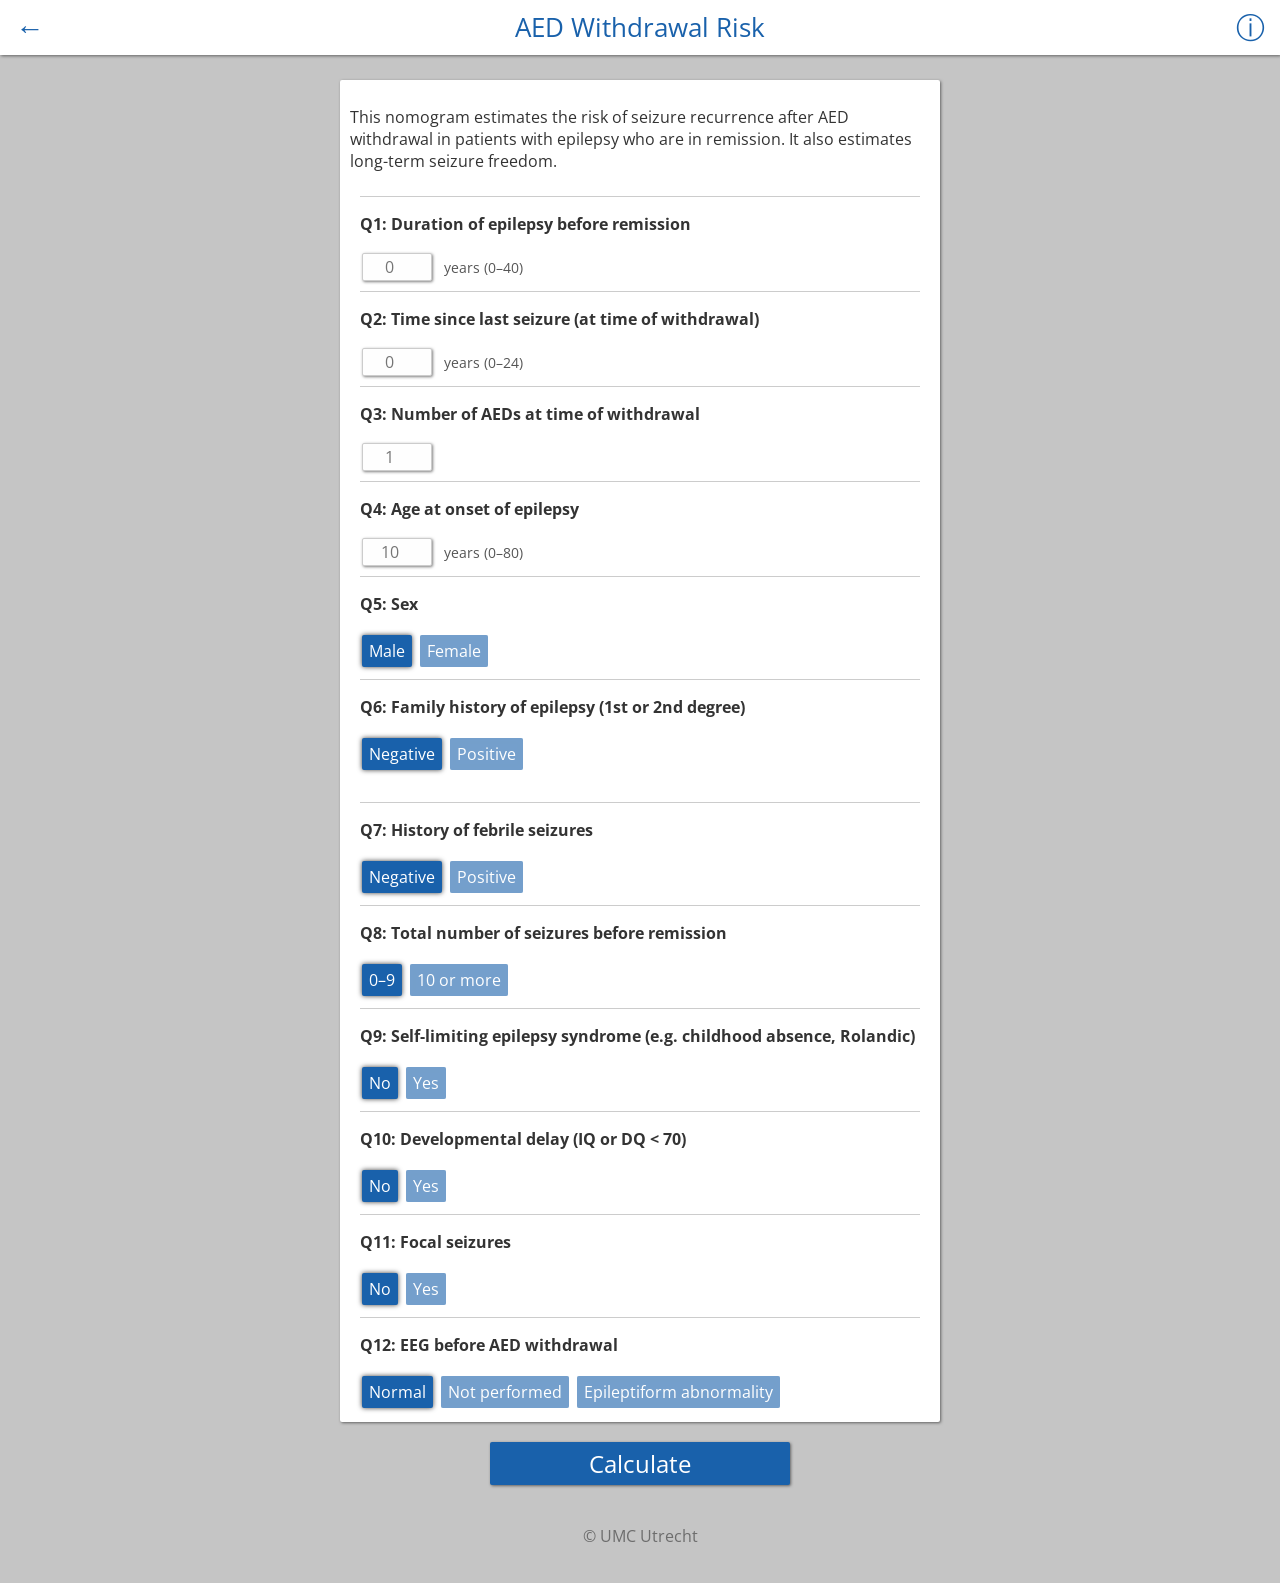
==== docs/aed-withdrawal.html @ 81c6e288 "Add static GitHub Pages site with 8 epilepsy prediction calculators Ports all 8 calculators from the" ====
<!doctype html>
<html lang="en">
<head>
  <meta charset="utf-8">
  <meta name="viewport" content="width=device-width, initial-scale=1">
  <title>AED Withdrawal Risk — Epilepsy Prediction Tools</title>
  <link rel="stylesheet" href="css/style.css">
</head>
<body>
  <div id="mainwrapper">

    <div id="header" class="shadow">
      <table><tr>
        <td class="fst"><a href="index.html"><div id="backbutton" class="clickable noselect">&larr;</div></a></td>
        <td><h1 class="noselect nocursor">AED Withdrawal Risk</h1></td>
        <td class="lst"><div id="infobutton" class="clickable noselect">&#9432;</div></td>
      </tr></table>
    </div>

    <div id="content">
      <div class="contentblock shadow">
        <p>This nomogram estimates the risk of seizure recurrence after AED withdrawal in patients with epilepsy who are in remission. It also estimates long-term seizure freedom.</p>

        <form id="mainform">
          <div class="half1"><div>

            <hr>
            <p><strong>Q1: Duration of epilepsy before remission</strong></p>
            <input type="number" name="duration" id="duration" placeholder="0" min="0" max="40" class="shadow">
            <span class="unit">years (0–40)</span>

            <hr>
            <p><strong>Q2: Time since last seizure (at time of withdrawal)</strong></p>
            <input type="number" name="ttr" id="ttr" placeholder="0" min="0" max="24" class="shadow">
            <span class="unit">years (0–24)</span>

            <hr>
            <p><strong>Q3: Number of AEDs at time of withdrawal</strong></p>
            <input type="number" name="naed" id="naed" placeholder="1" min="0" max="9" class="shadow">

            <hr>
            <p><strong>Q4: Age at onset of epilepsy</strong></p>
            <input type="number" name="ageonset" id="ageonset" placeholder="10" min="0" max="80" class="shadow">
            <span class="unit">years (0–80)</span>

            <hr>
            <p><strong>Q5: Sex</strong></p>
            <div class="radios">
              <input type="radio" name="sex" value="male" id="sex_m" checked>
              <label class="radio shadow noselect clickable" for="sex_m">Male</label>
              <input type="radio" name="sex" value="female" id="sex_f">
              <label class="radio shadow noselect clickable" for="sex_f">Female</label>
            </div>

            <hr>
            <p><strong>Q6: Family history of epilepsy (1st or 2nd degree)</strong></p>
            <div class="radios">
              <input type="radio" name="famhist" value="negative" id="fh_neg" checked>
              <label class="radio shadow noselect clickable" for="fh_neg">Negative</label>
              <input type="radio" name="famhist" value="positive" id="fh_pos">
              <label class="radio shadow noselect clickable" for="fh_pos">Positive</label>
            </div>

          </div></div>

          <div class="half2"><div>

            <hr>
            <p><strong>Q7: History of febrile seizures</strong></p>
            <div class="radios">
              <input type="radio" name="histfeb" value="negative" id="hf_neg" checked>
              <label class="radio shadow noselect clickable" for="hf_neg">Negative</label>
              <input type="radio" name="histfeb" value="positive" id="hf_pos">
              <label class="radio shadow noselect clickable" for="hf_pos">Positive</label>
            </div>

            <hr>
            <p><strong>Q8: Total number of seizures before remission</strong></p>
            <div class="radios">
              <input type="radio" name="nseizures" value="0-9" id="ns_low" checked>
              <label class="radio shadow noselect clickable" for="ns_low">0–9</label>
              <input type="radio" name="nseizures" value="10 or more" id="ns_high">
              <label class="radio shadow noselect clickable" for="ns_high">10 or more</label>
            </div>

            <hr>
            <p><strong>Q9: Self-limiting epilepsy syndrome (e.g. childhood absence, Rolandic)</strong></p>
            <div class="radios">
              <input type="radio" name="benign" value="no" id="ben_no" checked>
              <label class="radio shadow noselect clickable" for="ben_no">No</label>
              <input type="radio" name="benign" value="yes" id="ben_yes">
              <label class="radio shadow noselect clickable" for="ben_yes">Yes</label>
            </div>

            <hr>
            <p><strong>Q10: Developmental delay (IQ or DQ &lt; 70)</strong></p>
            <div class="radios">
              <input type="radio" name="delay" value="no" id="del_no" checked>
              <label class="radio shadow noselect clickable" for="del_no">No</label>
              <input type="radio" name="delay" value="yes" id="del_yes">
              <label class="radio shadow noselect clickable" for="del_yes">Yes</label>
            </div>

            <hr>
            <p><strong>Q11: Focal seizures</strong></p>
            <div class="radios">
              <input type="radio" name="focal" value="no" id="foc_no" checked>
              <label class="radio shadow noselect clickable" for="foc_no">No</label>
              <input type="radio" name="focal" value="yes" id="foc_yes">
              <label class="radio shadow noselect clickable" for="foc_yes">Yes</label>
            </div>

            <hr>
            <p><strong>Q12: EEG before AED withdrawal</strong></p>
            <div class="radios">
              <input type="radio" name="EEG" value="normal" id="eeg_n" checked>
              <label class="radio shadow noselect clickable" for="eeg_n">Normal</label>
              <input type="radio" name="EEG" value="not performed" id="eeg_np">
              <label class="radio shadow noselect clickable" for="eeg_np">Not performed</label>
              <input type="radio" name="EEG" value="epileptiform abnormality" id="eeg_ea">
              <label class="radio shadow noselect clickable" for="eeg_ea">Epileptiform abnormality</label>
            </div>

          </div></div>
          <div class="cleared"></div>
        </form>
      </div>

      <div id="resultBlock" class="contentblock shadow" style="display:none;"></div>

      <div id="calcButton" class="button shadow blue clickable noselect">
        <h2 class="centertext">Calculate</h2>
      </div>
    </div>

    <!-- Hidden modal content -->
    <div style="display:none;">
      <div id="popUpTitle"><h2 class="popuptitle">About this calculator</h2></div>
      <div id="popupContent">
        <div class="popcontent">
          <p>This lookup table is based on clinical nomograms from an independent participant data meta-analysis which aimed to create tools for individualized prediction of risks. The nomogram estimates the risk of seizure recurrence and long-term seizure outcome for people with epilepsy who are currently seizure-free, in case of withdrawal of anti-epileptic drugs with the purpose of discontinuing treatment. The prediction model is based on &mdash; and validated in &mdash; ten different populations of both children and adults. The tool does not apply to people who became seizure-free through epilepsy surgery.</p>
          <p><strong>Reference:</strong></p>
          <p>Lamberink HJ, Otte WM, Geerts AT, Pavlovic M, Ramos-Lizana J, Marson AG, Overweg J, Sauma L, Specchio LM, Tennison M, Cardoso TMO, Shinnar S, Schmidt D, Geleijns K, Braun KPJ. Individualised prediction model of seizure recurrence and long-term outcomes after withdrawal of antiepileptic drugs in seizure-free patients &ndash; a systematic review and individual participant data meta-analysis. <em>Lancet Neurology</em> 2017; 16(7):523&ndash;531. DOI: <a href="https://doi.org/10.1016/S1474-4422(17)30114-X" target="_blank">10.1016/S1474-4422(17)30114-X</a></p>
          <p><strong>Disclaimer:</strong> For research and educational purposes only. Always use clinical judgment when making treatment decisions.</p>
        </div>
      </div>
    </div>

    <div id="footer" class="noselect nocursor">
      <p>&copy; UMC Utrecht</p>
    </div>
  </div>

  <script src="js/ui.js"></script>
  <script src="js/aed-calc.js"></script>
</body>
</html>
---- docs/css/style.css ----
@import url('https://fonts.googleapis.com/css2?family=Open+Sans:ital,wght@0,300;0,400;0,600;1,400&family=Open+Sans+Condensed:wght@700&display=swap');

/* CSS Custom Properties */
:root {
  --blue: #1961ab;
  --bg: #C5C5C5;
  --white: #ffffff;
  --text: #333333;
  --shadow: rgba(0,0,0,0.5);
}

/* RESET */
* {
  box-sizing: border-box;
  transition: opacity 0.1s;
}

hr {
  border: none;
  height: 1px;
  background-color: #ccc;
  clear: both;
  margin: 8px 0;
}

/* BODY */
body {
  font-family: 'Open Sans', sans-serif;
  background-color: var(--bg);
  background-attachment: fixed;
  color: var(--text);
  margin: 0;
}

/* HEADER */
#header {
  position: fixed;
  background-color: var(--white);
  width: 100vw;
  z-index: 10;
  top: 0;
  left: 0;
}

#header table {
  width: 100vw;
  border-collapse: collapse;
}

#header table td {
  padding: 0;
}

#header table td.fst {
  width: 60px;
  text-align: center;
}

#header table td.lst {
  width: 60px;
  text-align: center;
}

#header h1 {
  margin: 0.4em 0;
  color: var(--blue);
  font-weight: normal;
  font-size: 1.6em;
  display: inline-block;
}

#backbutton {
  font-size: 1.8em;
  color: var(--blue);
  padding: 4px 12px;
  display: inline-block;
  text-decoration: none;
  line-height: 1;
}

#infobutton {
  font-size: 1.8em;
  color: var(--blue);
  padding: 4px 12px;
  display: inline-block;
  line-height: 1;
}

/* MAIN WRAPPER */
#mainwrapper {
  width: 90%;
  max-width: 1000px;
  padding-top: 80px;
  margin: 0 auto;
  text-align: center;
}

/* CONTENT */
#content {
  min-height: 70vh;
}

h2 {
  color: var(--blue);
  font-weight: normal;
}

/* CONTENT BLOCKS */
div.contentblock {
  border-radius: 2px;
  margin: 0 auto;
  margin-bottom: 20px;
  background-color: var(--white);
  width: 600px;
  padding: 10px;
  text-align: left;
}

div.button {
  border-radius: 2px;
  margin: 0 auto;
  margin-bottom: 20px;
  width: 300px;
}

a.button {
  text-decoration: none;
}

div.button h2 {
  margin: 0;
  padding: 5px;
  font-weight: normal;
  color: var(--white);
}

div.button p {
  margin: 4px;
}

div.blue {
  background-color: var(--blue);
  color: var(--white);
}

div.cleared {
  clear: both;
}

.centertext {
  text-align: center;
}

/* HALF COLUMNS */
div.half1, div.half2 {
  padding: 10px;
}

div.half1 {
  padding-top: 0;
}

div.half2 {
  padding-bottom: 0;
}

div.half1 > div, div.half2 > div {
  text-align: left;
  width: 100%;
}

div.half1 div, div.half2 div {
  display: inline-block;
}

/* RADIO / BUTTON INPUTS */
.radios .radio, .radios .checkbox {
  display: inline-block;
  padding: 5px 7px;
  border-radius: 2px;
  color: var(--white);
  margin: 4px 2px;
  cursor: pointer;
  background-color: var(--blue);
  opacity: 0.6;
  box-shadow: inset 0 0 5px 0 rgba(25, 98, 171, 0.75);
  user-select: none;
}

.radios input[type=radio], .radios input[type=checkbox] {
  display: none;
}

.radios input[type=radio]:checked + .radio,
.radios input[type=checkbox]:checked + .checkbox {
  opacity: 1;
  box-shadow: 0 0 5px 0 rgba(0, 0, 0, 0.75);
}

/* NUMBER INPUTS */
select, input[type="number"] {
  margin: 2px;
  border: 1px solid #ccc;
  background-color: #fefefe;
  width: 70px;
  padding: 5px;
  text-align: center;
  height: 34px;
  appearance: none;
  -webkit-appearance: none;
  font-family: 'Open Sans', sans-serif;
  border-radius: 2px;
  font-size: 1em;
}

input[type="number"] {
  height: 28px;
}

input[type="number"]:disabled {
  opacity: 0.55;
}

span.unit {
  padding-left: 6px;
  font-size: 0.9em;
  color: #555;
}

/* RESULT BLOCK */
#resultBlock {
  transition: all 0.4s;
  padding: 10px;
  text-align: left;
}

#resultBlock p {
  padding: 10px;
}

#resultBlock div.result {
  vertical-align: middle;
  padding: 10px;
  width: 28%;
  display: inline-block;
  text-align: center;
}

#resultBlock div.result p {
  font-weight: bold;
  margin: 4px 0;
}

#resultBlock div.result p.value {
  font-size: 2em;
  text-shadow: #777 0 0 10px;
}

#resultBlock div.result p.unit {
  font-size: 0.85em;
  font-weight: normal;
}

#resultBlock .result-note {
  font-size: 0.85em;
  color: #555;
  padding: 8px 10px 0;
}

/* MODAL / POPUP */
.popupBG {
  z-index: 888;
  position: fixed;
  width: 100vw;
  height: 100vh;
  opacity: 0.6;
  background-color: black;
  top: 0;
  left: 0;
  cursor: pointer;
}

.popup {
  z-index: 999;
  width: 600px;
  min-height: 100px;
  max-height: 80vh;
  top: 9vh;
  overflow-y: auto;
  right: 0;
  left: 0;
  margin: 0 auto;
  background-color: var(--white);
  border-radius: 2px;
  position: fixed;
  padding: 10px;
  box-shadow: 0 0 44px 0 rgba(0,0,0,0.75);
}

.popup .titlebar {
  display: flex;
  justify-content: space-between;
  align-items: flex-start;
  margin-bottom: 8px;
}

.popup .titlebar h2.popuptitle {
  margin: 0;
  color: var(--blue);
}

.popup .xbutton {
  cursor: pointer;
  font-size: 1.4em;
  font-weight: bold;
  color: #555;
  background: none;
  border: none;
  padding: 0 4px;
  line-height: 1;
}

.popup .xbutton:hover {
  color: var(--blue);
}

.popup p {
  padding: 4px 8px;
  line-height: 1.5;
}

.popup .popcontent img {
  width: 30%;
}

/* FOOTER */
#footer {
  margin-top: 40px;
  opacity: 0.6;
  text-align: center;
  padding-bottom: 20px;
}

#footer:hover {
  opacity: 1;
}

#footer a {
  cursor: pointer;
  color: var(--blue);
}

/* LANDING PAGE CARDS */
.card-grid {
  display: flex;
  flex-wrap: wrap;
  gap: 16px;
  justify-content: center;
  padding: 10px 0 30px;
}

.card {
  background: var(--white);
  border-radius: 2px;
  padding: 16px;
  width: 260px;
  text-align: left;
  box-shadow: 1px 1px 3px 0 rgba(0,0,0,0.4);
  display: flex;
  flex-direction: column;
  justify-content: space-between;
}

.card h3 {
  margin: 0 0 8px;
  color: var(--blue);
  font-size: 1em;
  font-weight: 600;
}

.card p {
  margin: 0 0 12px;
  font-size: 0.88em;
  color: #555;
  flex-grow: 1;
}

.card-category {
  font-size: 0.75em;
  color: #888;
  text-transform: uppercase;
  letter-spacing: 0.05em;
  margin-bottom: 4px;
}

.card a.go-btn {
  display: inline-block;
  background-color: var(--blue);
  color: var(--white);
  text-decoration: none;
  padding: 6px 14px;
  border-radius: 2px;
  font-size: 0.9em;
  font-weight: 600;
  align-self: flex-start;
}

.card a.go-btn:hover {
  opacity: 0.85;
}

.landing-title {
  color: var(--blue);
  font-size: 1.4em;
  font-weight: normal;
  margin: 16px 0 4px;
}

.landing-sub {
  color: #555;
  font-size: 0.9em;
  margin: 0 0 16px;
}

/* UTILITY */
.noselect {
  user-select: none;
  -webkit-user-select: none;
}

.clickable {
  cursor: pointer;
}

.clickable:hover {
  opacity: 0.85;
}

.nocursor {
  cursor: default;
}

.shadow {
  box-shadow: 1px 1px 3px 0 rgba(0,0,0,0.5);
}

.nomarg {
  margin: 0;
  padding: 0;
}

/* RESPONSIVE — below 700px */
@media screen and (max-width: 700px) {
  div.popup {
    width: 90%;
  }

  div.contentblock {
    width: 90%;
  }

  div.half1, div.half2 {
    width: 100%;
    display: block;
    float: none;
  }

  #resultBlock div.result {
    width: 45%;
  }

  .card {
    width: 90%;
    max-width: 400px;
  }
}
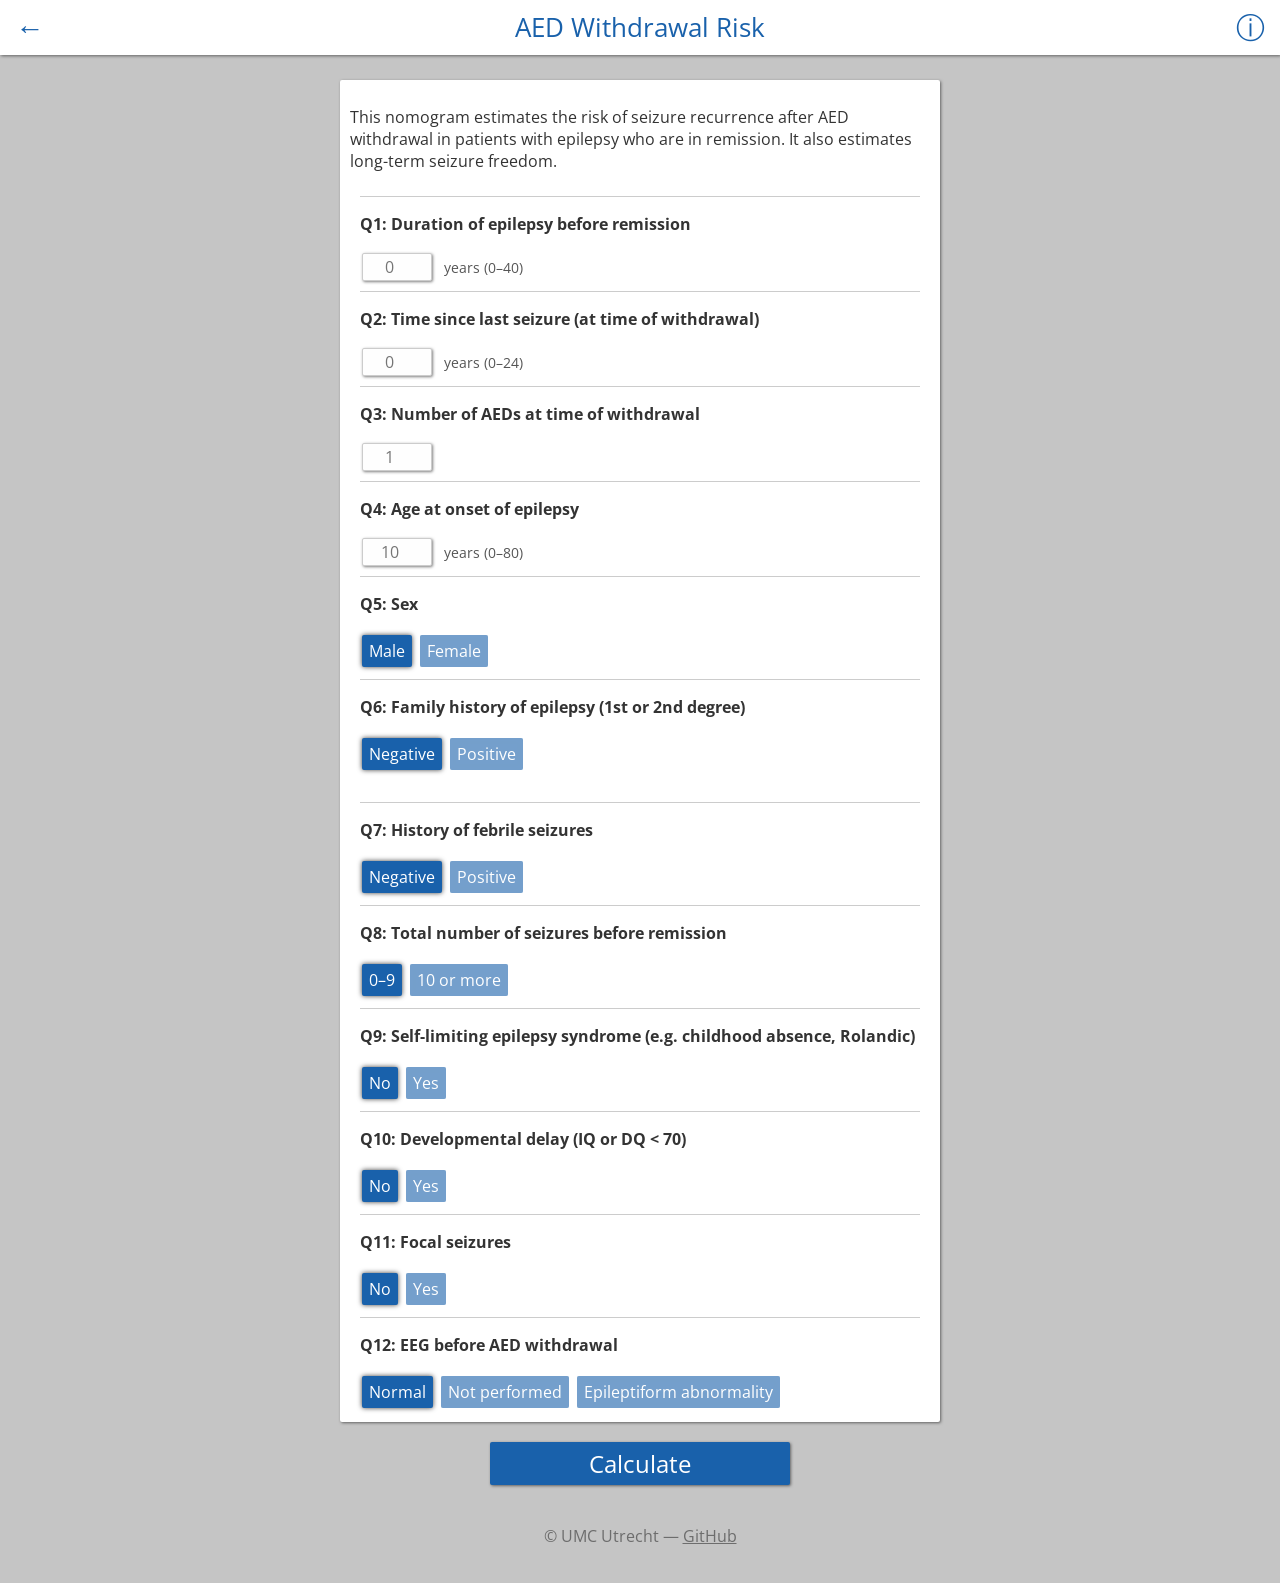
==== commit 23e81e4e: "Add GitHub repository link to footer of all pages Landing page: descriptive link "Background informa" ====
--- a/docs/aed-withdrawal.html
+++ b/docs/aed-withdrawal.html
@@ -147,7 +147,7 @@
     </div>
 
     <div id="footer" class="noselect nocursor">
-      <p>&copy; UMC Utrecht</p>
+      <p>&copy; UMC Utrecht &mdash; <a href="https://github.com/wmotte/epilepsypredictiontools" target="_blank" style="color:inherit; cursor:pointer;">GitHub</a></p>
     </div>
   </div>
 
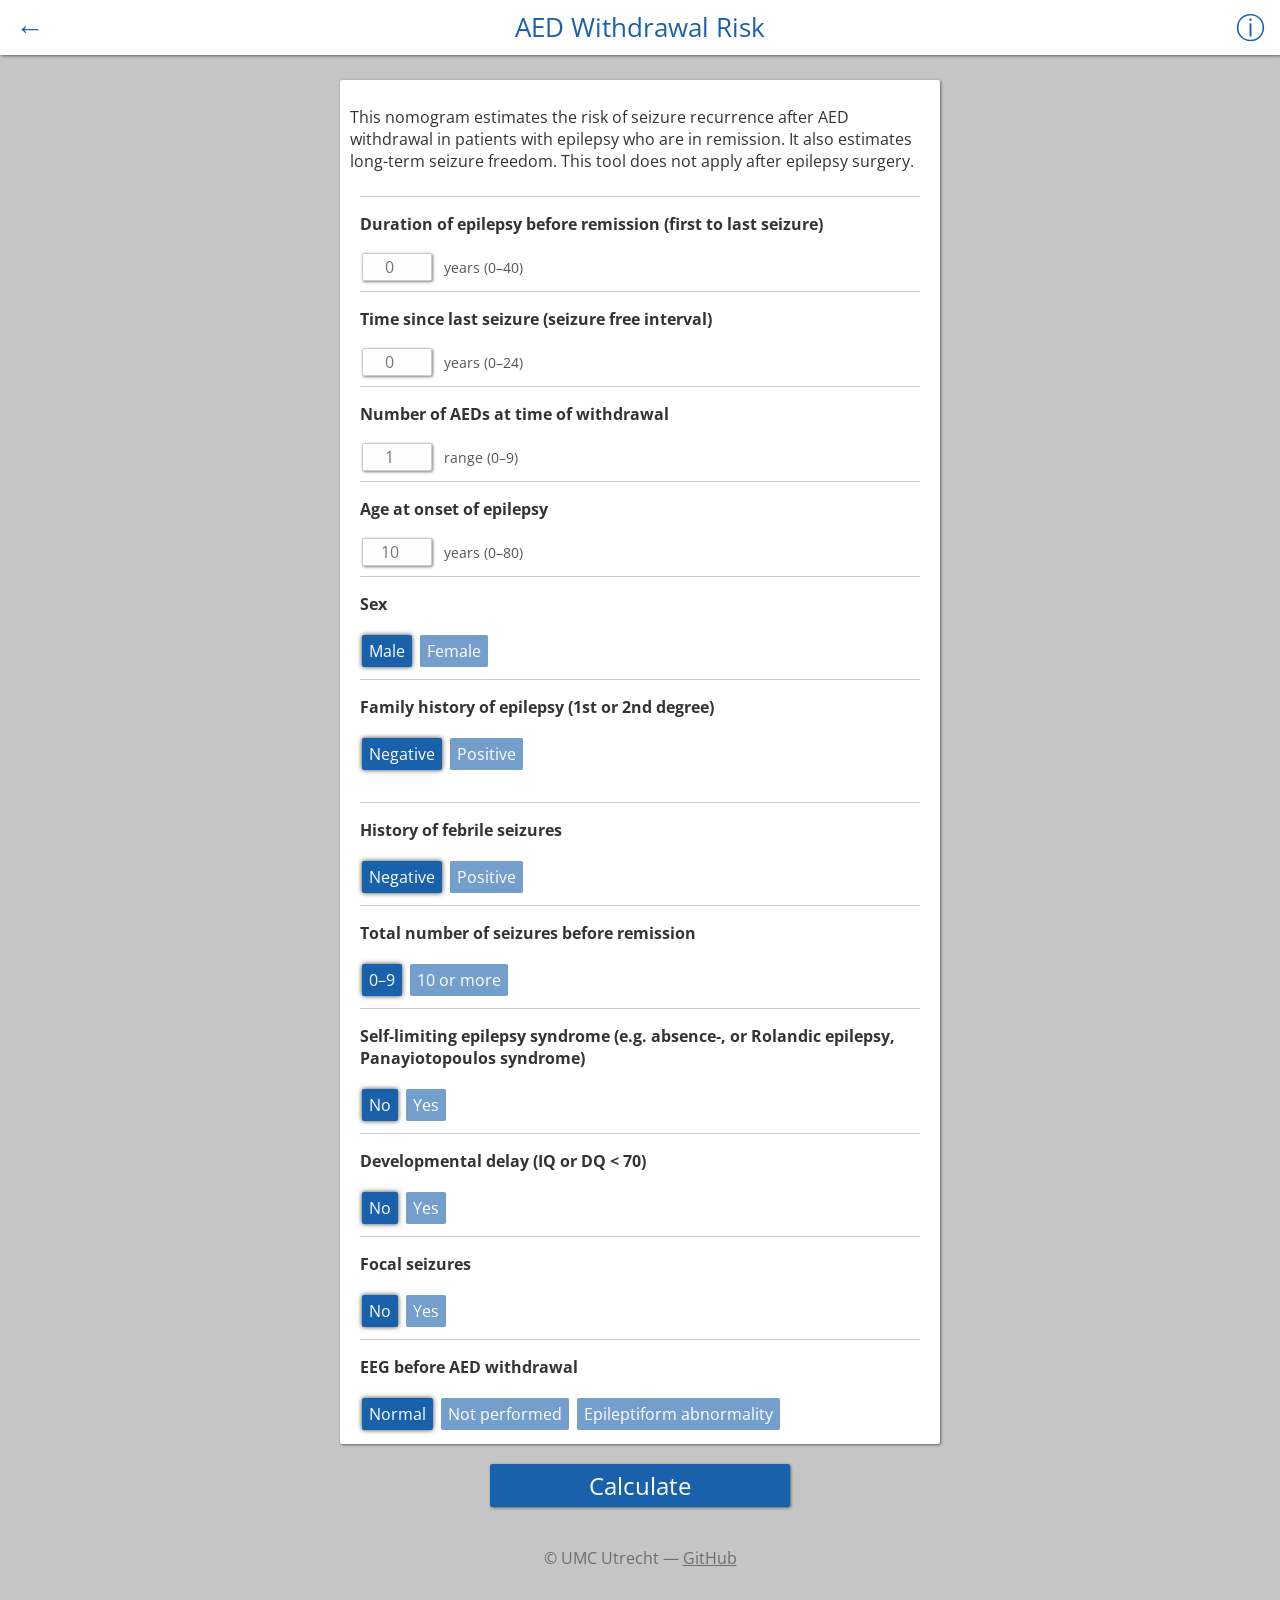
==== commit 7800fa15: "rename labels" ====
--- a/docs/aed-withdrawal.html
+++ b/docs/aed-withdrawal.html
@@ -19,32 +19,33 @@
 
     <div id="content">
       <div class="contentblock shadow">
-        <p>This nomogram estimates the risk of seizure recurrence after AED withdrawal in patients with epilepsy who are in remission. It also estimates long-term seizure freedom.</p>
+        <p>This nomogram estimates the risk of seizure recurrence after AED withdrawal in patients with epilepsy who are in remission. It also estimates long-term seizure freedom. This tool does not apply after epilepsy surgery.</p>
 
         <form id="mainform">
           <div class="half1"><div>
 
             <hr>
-            <p><strong>Q1: Duration of epilepsy before remission</strong></p>
+            <p><strong>Duration of epilepsy before remission (first to last seizure)</strong></p>
             <input type="number" name="duration" id="duration" placeholder="0" min="0" max="40" class="shadow">
             <span class="unit">years (0–40)</span>
 
             <hr>
-            <p><strong>Q2: Time since last seizure (at time of withdrawal)</strong></p>
+            <p><strong>Time since last seizure (seizure free interval)</strong></p>
             <input type="number" name="ttr" id="ttr" placeholder="0" min="0" max="24" class="shadow">
             <span class="unit">years (0–24)</span>
 
             <hr>
-            <p><strong>Q3: Number of AEDs at time of withdrawal</strong></p>
+            <p><strong>Number of AEDs at time of withdrawal</strong></p>
             <input type="number" name="naed" id="naed" placeholder="1" min="0" max="9" class="shadow">
+            <span class="unit">range (0–9)</span>
 
             <hr>
-            <p><strong>Q4: Age at onset of epilepsy</strong></p>
+            <p><strong>Age at onset of epilepsy</strong></p>
             <input type="number" name="ageonset" id="ageonset" placeholder="10" min="0" max="80" class="shadow">
             <span class="unit">years (0–80)</span>
 
             <hr>
-            <p><strong>Q5: Sex</strong></p>
+            <p><strong>Sex</strong></p>
             <div class="radios">
               <input type="radio" name="sex" value="male" id="sex_m" checked>
               <label class="radio shadow noselect clickable" for="sex_m">Male</label>
@@ -53,7 +54,7 @@
             </div>
 
             <hr>
-            <p><strong>Q6: Family history of epilepsy (1st or 2nd degree)</strong></p>
+            <p><strong>Family history of epilepsy (1st or 2nd degree)</strong></p>
             <div class="radios">
               <input type="radio" name="famhist" value="negative" id="fh_neg" checked>
               <label class="radio shadow noselect clickable" for="fh_neg">Negative</label>
@@ -66,7 +67,7 @@
           <div class="half2"><div>
 
             <hr>
-            <p><strong>Q7: History of febrile seizures</strong></p>
+            <p><strong>History of febrile seizures</strong></p>
             <div class="radios">
               <input type="radio" name="histfeb" value="negative" id="hf_neg" checked>
               <label class="radio shadow noselect clickable" for="hf_neg">Negative</label>
@@ -75,7 +76,7 @@
             </div>
 
             <hr>
-            <p><strong>Q8: Total number of seizures before remission</strong></p>
+            <p><strong>Total number of seizures before remission</strong></p>
             <div class="radios">
               <input type="radio" name="nseizures" value="0-9" id="ns_low" checked>
               <label class="radio shadow noselect clickable" for="ns_low">0–9</label>
@@ -84,7 +85,7 @@
             </div>
 
             <hr>
-            <p><strong>Q9: Self-limiting epilepsy syndrome (e.g. childhood absence, Rolandic)</strong></p>
+            <p><strong>Self-limiting epilepsy syndrome (e.g. absence-, or Rolandic epilepsy, Panayiotopoulos syndrome)</strong></p>
             <div class="radios">
               <input type="radio" name="benign" value="no" id="ben_no" checked>
               <label class="radio shadow noselect clickable" for="ben_no">No</label>
@@ -93,7 +94,7 @@
             </div>
 
             <hr>
-            <p><strong>Q10: Developmental delay (IQ or DQ &lt; 70)</strong></p>
+            <p><strong>Developmental delay (IQ or DQ &lt; 70)</strong></p>
             <div class="radios">
               <input type="radio" name="delay" value="no" id="del_no" checked>
               <label class="radio shadow noselect clickable" for="del_no">No</label>
@@ -102,7 +103,7 @@
             </div>
 
             <hr>
-            <p><strong>Q11: Focal seizures</strong></p>
+            <p><strong>Focal seizures</strong></p>
             <div class="radios">
               <input type="radio" name="focal" value="no" id="foc_no" checked>
               <label class="radio shadow noselect clickable" for="foc_no">No</label>
@@ -111,7 +112,7 @@
             </div>
 
             <hr>
-            <p><strong>Q12: EEG before AED withdrawal</strong></p>
+            <p><strong>EEG before AED withdrawal</strong></p>
             <div class="radios">
               <input type="radio" name="EEG" value="normal" id="eeg_n" checked>
               <label class="radio shadow noselect clickable" for="eeg_n">Normal</label>
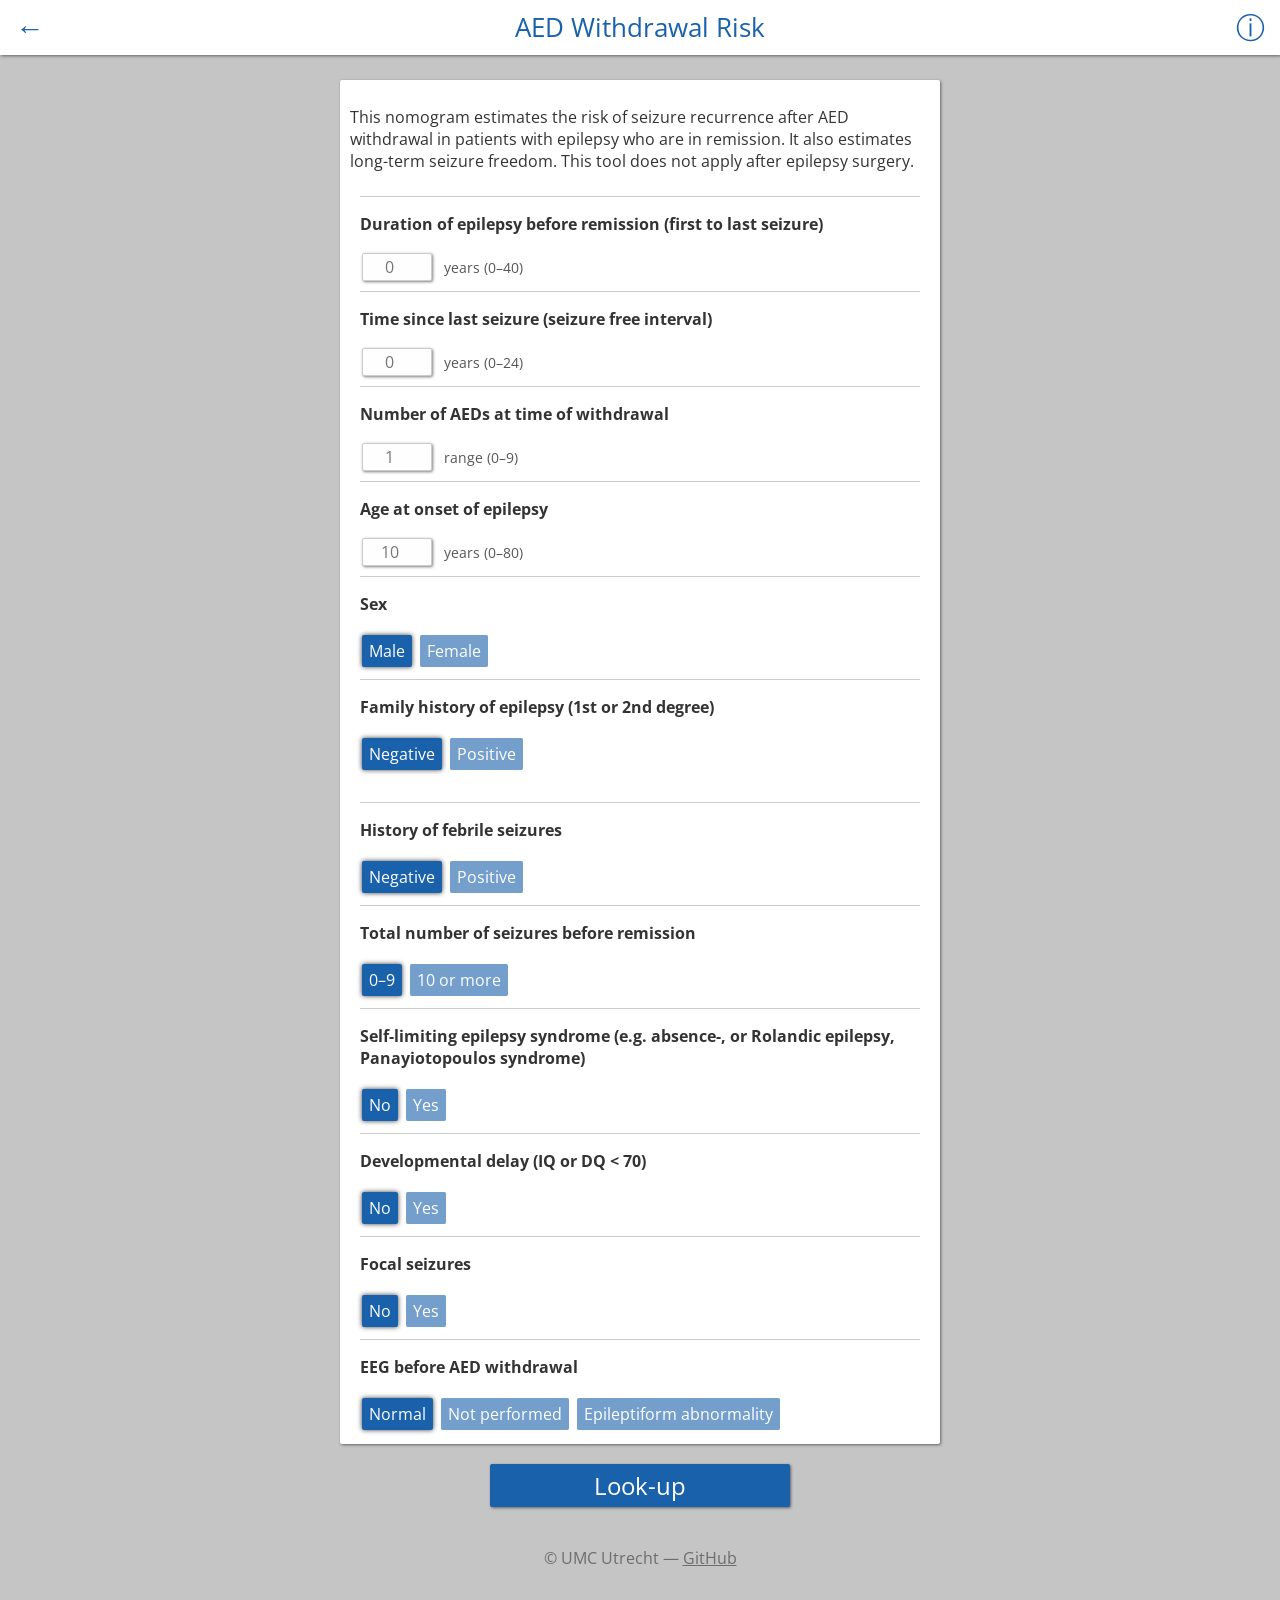
==== commit f836b703: "layout blocks" ====
--- a/docs/aed-withdrawal.html
+++ b/docs/aed-withdrawal.html
@@ -130,7 +130,7 @@
       <div id="resultBlock" class="contentblock shadow" style="display:none;"></div>
 
       <div id="calcButton" class="button shadow blue clickable noselect">
-        <h2 class="centertext">Calculate</h2>
+        <h2 class="centertext">Look-up</h2>
       </div>
     </div>
 
--- a/docs/css/style.css
+++ b/docs/css/style.css
@@ -422,6 +422,55 @@
   margin: 0 0 16px;
 }
 
+/* SIDE-BY-SIDE SECTIONS */
+.section-row {
+  display: flex;
+  gap: 16px;
+  justify-content: center;
+  align-items: stretch;
+  max-width: 560px;
+  margin: 0 auto;
+}
+
+.section-col {
+  flex: 1;
+  display: flex;
+  flex-direction: column;
+}
+
+.section-col .card-grid {
+  flex: 1;
+  align-items: stretch;
+  padding-bottom: 0;
+}
+
+.section-col .card {
+  width: 100%;
+  flex: 1;
+}
+
+/* SURGERY 2x2 GRID */
+.card-grid-2col {
+  display: grid;
+  grid-template-columns: repeat(2, minmax(0, 1fr));
+  max-width: 560px;
+  margin: 0 auto;
+}
+
+.card-grid-2col .card {
+  width: auto;
+}
+
+@media screen and (max-width: 700px) {
+  .section-row {
+    flex-direction: column;
+  }
+
+  .card-grid-2col {
+    grid-template-columns: 1fr;
+  }
+}
+
 /* UTILITY */
 .noselect {
   user-select: none;
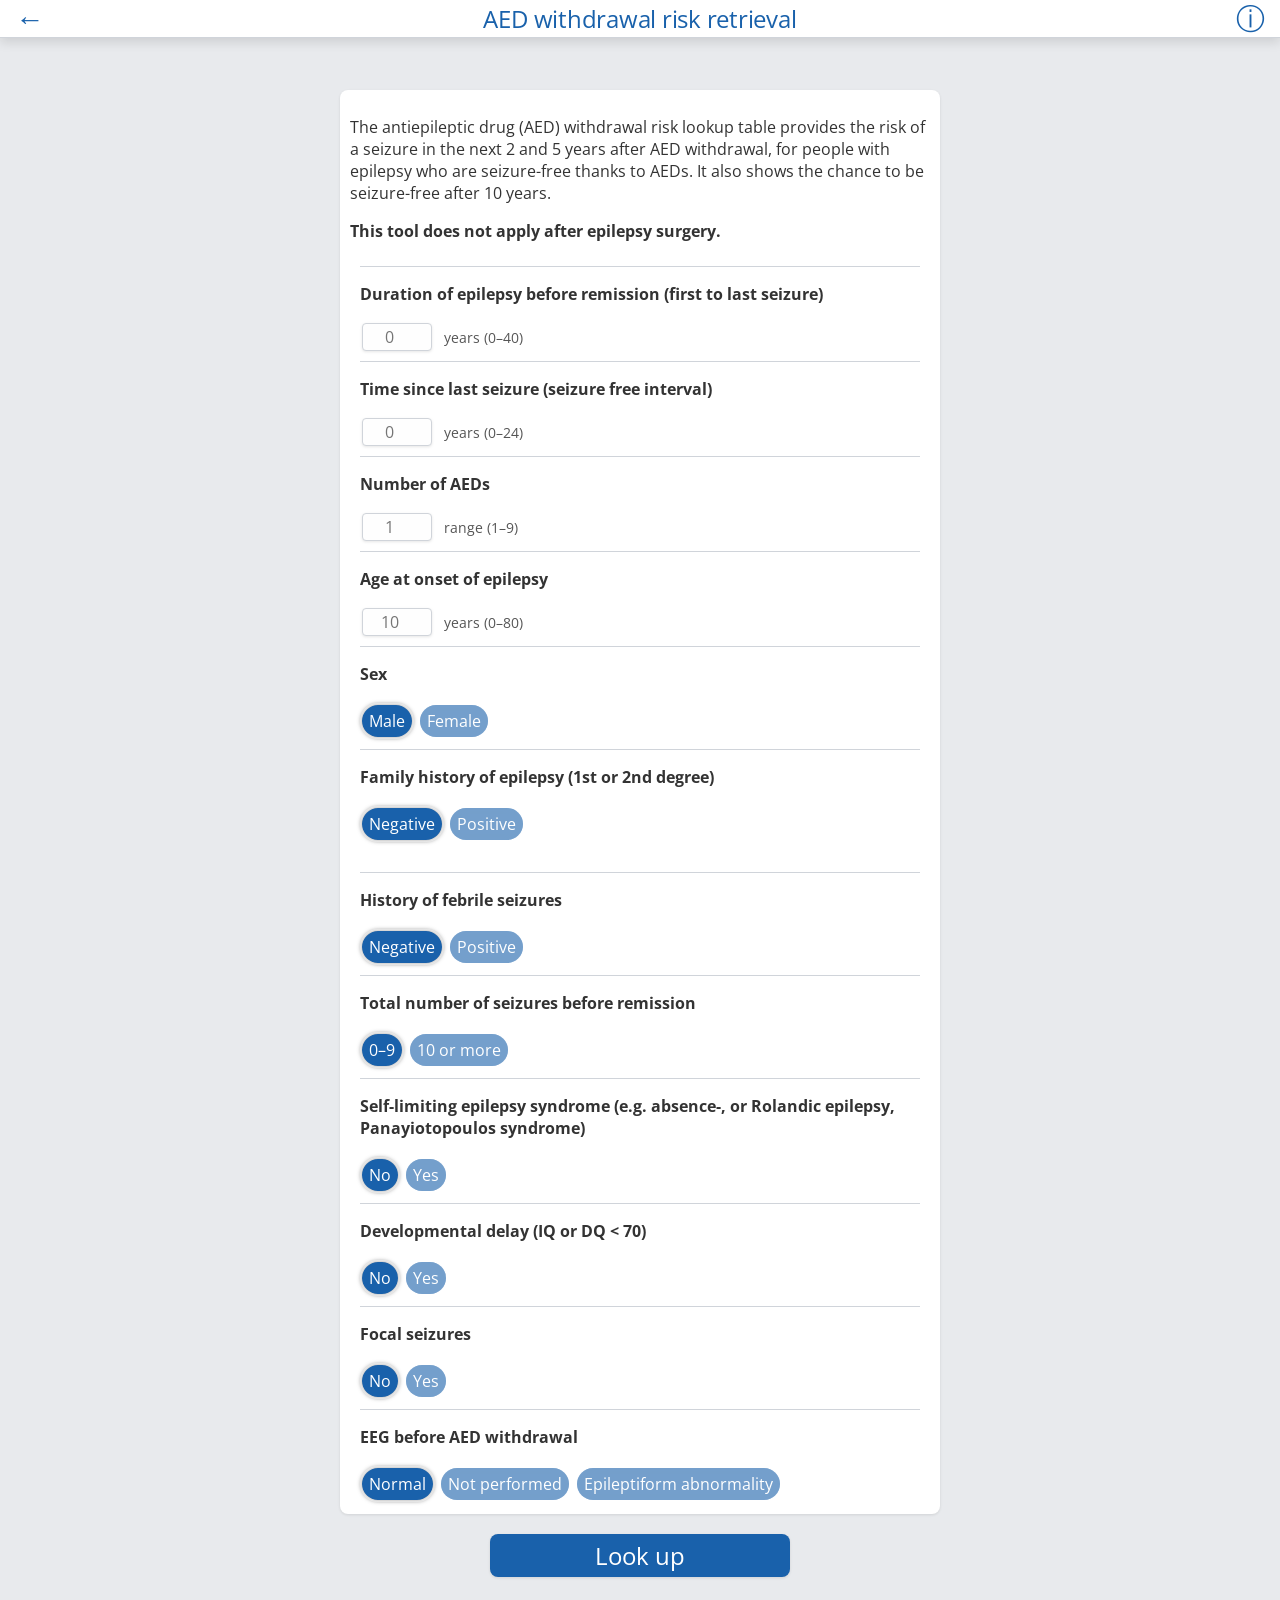
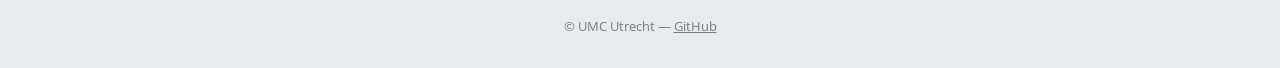
==== commit 712e18a0: "output clean-up" ====
--- a/docs/aed-withdrawal.html
+++ b/docs/aed-withdrawal.html
@@ -3,7 +3,7 @@
 <head>
   <meta charset="utf-8">
   <meta name="viewport" content="width=device-width, initial-scale=1">
-  <title>AED Withdrawal Risk — Epilepsy Prediction Tools</title>
+  <title>AED withdrawal risk retrieval — Epilepsy Prediction Tools</title>
   <link rel="stylesheet" href="css/style.css">
 </head>
 <body>
@@ -12,14 +12,15 @@
     <div id="header" class="shadow">
       <table><tr>
         <td class="fst"><a href="index.html"><div id="backbutton" class="clickable noselect">&larr;</div></a></td>
-        <td><h1 class="noselect nocursor">AED Withdrawal Risk</h1></td>
+        <td><h1 class="noselect nocursor">AED withdrawal risk retrieval</h1></td>
         <td class="lst"><div id="infobutton" class="clickable noselect">&#9432;</div></td>
       </tr></table>
     </div>
 
     <div id="content">
       <div class="contentblock shadow">
-        <p>This nomogram estimates the risk of seizure recurrence after AED withdrawal in patients with epilepsy who are in remission. It also estimates long-term seizure freedom. This tool does not apply after epilepsy surgery.</p>
+        <p>The antiepileptic drug (AED) withdrawal risk lookup table provides the risk of a seizure in the next 2 and 5 years after AED withdrawal, for people with epilepsy who are seizure-free thanks to AEDs. It also shows the chance to be seizure-free after 10 years.</p>
+        <p><strong>This tool does not apply after epilepsy surgery.</strong></p>
 
         <form id="mainform">
           <div class="half1"><div>
@@ -35,9 +36,9 @@
             <span class="unit">years (0–24)</span>
 
             <hr>
-            <p><strong>Number of AEDs at time of withdrawal</strong></p>
+            <p><strong>Number of AEDs</strong></p>
             <input type="number" name="naed" id="naed" placeholder="1" min="0" max="9" class="shadow">
-            <span class="unit">range (0–9)</span>
+            <span class="unit">range (1–9)</span>
 
             <hr>
             <p><strong>Age at onset of epilepsy</strong></p>
@@ -130,7 +131,7 @@
       <div id="resultBlock" class="contentblock shadow" style="display:none;"></div>
 
       <div id="calcButton" class="button shadow blue clickable noselect">
-        <h2 class="centertext">Look-up</h2>
+        <h2 class="centertext">Look up</h2>
       </div>
     </div>
 
@@ -139,7 +140,7 @@
       <div id="popUpTitle"><h2 class="popuptitle">About this calculator</h2></div>
       <div id="popupContent">
         <div class="popcontent">
-          <p>This lookup table is based on clinical nomograms from an independent participant data meta-analysis which aimed to create tools for individualized prediction of risks. The nomogram estimates the risk of seizure recurrence and long-term seizure outcome for people with epilepsy who are currently seizure-free, in case of withdrawal of anti-epileptic drugs with the purpose of discontinuing treatment. The prediction model is based on &mdash; and validated in &mdash; ten different populations of both children and adults. The tool does not apply to people who became seizure-free through epilepsy surgery.</p>
+          <p>This lookup table is based on clinical nomograms from an independent participant data meta-analysis which aimed to create tools for individualized prediction of risks [1]. The nomogram estimates the risk of seizure recurrence and long-term seizure outcome for people with epilepsy who are currently seizure-free, in case of withdrawal of anti-epileptic drugs with the purpose of discontinuing treatment. The prediction model is based on - and validated in - ten different populations of both children and adults. The tool does not apply to people who became seizure-free through epilepsy surgery.</p>
           <p><strong>Reference:</strong></p>
           <p>Lamberink HJ, Otte WM, Geerts AT, Pavlovic M, Ramos-Lizana J, Marson AG, Overweg J, Sauma L, Specchio LM, Tennison M, Cardoso TMO, Shinnar S, Schmidt D, Geleijns K, Braun KPJ. Individualised prediction model of seizure recurrence and long-term outcomes after withdrawal of antiepileptic drugs in seizure-free patients &ndash; a systematic review and individual participant data meta-analysis. <em>Lancet Neurology</em> 2017; 16(7):523&ndash;531. DOI: <a href="https://doi.org/10.1016/S1474-4422(17)30114-X" target="_blank">10.1016/S1474-4422(17)30114-X</a></p>
           <p><strong>Disclaimer:</strong> For research and educational purposes only. Always use clinical judgment when making treatment decisions.</p>
--- a/docs/css/style.css
+++ b/docs/css/style.css
@@ -3,22 +3,28 @@
 /* CSS Custom Properties */
 :root {
   --blue: #1961ab;
-  --bg: #C5C5C5;
+  --bg: #e8eaed;
   --white: #ffffff;
   --text: #333333;
   --shadow: rgba(0,0,0,0.5);
+  --border: #d0d4da;
+  --radius: 8px;
+  --radius-sm: 4px;
+  --radius-pill: 20px;
+  --shadow-sm: 0 1px 3px rgba(0,0,0,0.10);
+  --shadow-md: 0 4px 12px rgba(0,0,0,0.12);
+  --shadow-lg: 0 8px 28px rgba(0,0,0,0.18);
 }
 
 /* RESET */
 * {
   box-sizing: border-box;
-  transition: opacity 0.1s;
 }
 
 hr {
   border: none;
   height: 1px;
-  background-color: #ccc;
+  background-color: var(--border);
   clear: both;
   margin: 8px 0;
 }
@@ -40,6 +46,8 @@
   z-index: 10;
   top: 0;
   left: 0;
+  box-shadow: var(--shadow-md);
+  border-bottom: 1px solid var(--border);
 }
 
 #header table {
@@ -62,11 +70,21 @@
 }
 
 #header h1 {
-  margin: 0.4em 0;
+  margin: 0;
   color: var(--blue);
   font-weight: normal;
-  font-size: 1.6em;
-  display: inline-block;
+  font-size: 1.5em;
+  letter-spacing: -0.01em;
+  display: inline-block;
+}
+
+.header-inner {
+  padding: 10px 20px;
+}
+
+.header-subtitle {
+  font-size: 0.8em;
+  color: #555;
 }
 
 #backbutton {
@@ -98,6 +116,8 @@
 /* CONTENT */
 #content {
   min-height: 70vh;
+  text-align: center;
+  padding-top: 10px;
 }
 
 h2 {
@@ -107,7 +127,7 @@
 
 /* CONTENT BLOCKS */
 div.contentblock {
-  border-radius: 2px;
+  border-radius: var(--radius);
   margin: 0 auto;
   margin-bottom: 20px;
   background-color: var(--white);
@@ -117,10 +137,16 @@
 }
 
 div.button {
-  border-radius: 2px;
+  border-radius: var(--radius);
   margin: 0 auto;
   margin-bottom: 20px;
   width: 300px;
+  transition: filter 0.15s, transform 0.15s;
+}
+
+div.button:hover {
+  filter: brightness(0.92);
+  transform: translateY(-1px);
 }
 
 a.button {
@@ -132,6 +158,7 @@
   padding: 5px;
   font-weight: normal;
   color: var(--white);
+  cursor: pointer;
 }
 
 div.button p {
@@ -177,7 +204,7 @@
 .radios .radio, .radios .checkbox {
   display: inline-block;
   padding: 5px 7px;
-  border-radius: 2px;
+  border-radius: var(--radius-pill);
   color: var(--white);
   margin: 4px 2px;
   cursor: pointer;
@@ -185,6 +212,7 @@
   opacity: 0.6;
   box-shadow: inset 0 0 5px 0 rgba(25, 98, 171, 0.75);
   user-select: none;
+  transition: opacity 0.15s, box-shadow 0.15s;
 }
 
 .radios input[type=radio], .radios input[type=checkbox] {
@@ -195,12 +223,13 @@
 .radios input[type=checkbox]:checked + .checkbox {
   opacity: 1;
   box-shadow: 0 0 5px 0 rgba(0, 0, 0, 0.75);
+  outline: 2px solid rgba(255,255,255,0.5);
 }
 
 /* NUMBER INPUTS */
 select, input[type="number"] {
   margin: 2px;
-  border: 1px solid #ccc;
+  border: 1px solid var(--border);
   background-color: #fefefe;
   width: 70px;
   padding: 5px;
@@ -209,8 +238,15 @@
   appearance: none;
   -webkit-appearance: none;
   font-family: 'Open Sans', sans-serif;
-  border-radius: 2px;
+  border-radius: var(--radius-sm);
   font-size: 1em;
+  transition: border-color 0.15s, box-shadow 0.15s;
+}
+
+select:focus, input[type="number"]:focus {
+  outline: none;
+  border-color: var(--blue);
+  box-shadow: 0 0 0 3px rgba(25,97,171,0.15);
 }
 
 input[type="number"] {
@@ -291,10 +327,10 @@
   left: 0;
   margin: 0 auto;
   background-color: var(--white);
-  border-radius: 2px;
+  border-radius: var(--radius);
   position: fixed;
   padding: 10px;
-  box-shadow: 0 0 44px 0 rgba(0,0,0,0.75);
+  box-shadow: var(--shadow-lg);
 }
 
 .popup .titlebar {
@@ -339,6 +375,7 @@
   opacity: 0.6;
   text-align: center;
   padding-bottom: 20px;
+  font-size: 0.82em;
 }
 
 #footer:hover {
@@ -361,20 +398,26 @@
 
 .card {
   background: var(--white);
-  border-radius: 2px;
+  border-radius: var(--radius);
   padding: 16px;
   width: 260px;
   text-align: left;
-  box-shadow: 1px 1px 3px 0 rgba(0,0,0,0.4);
+  box-shadow: var(--shadow-sm);
   display: flex;
   flex-direction: column;
   justify-content: space-between;
+  transition: box-shadow 0.2s, transform 0.15s ease;
+}
+
+.card:hover {
+  box-shadow: var(--shadow-md);
+  transform: translateY(-2px);
 }
 
 .card h3 {
   margin: 0 0 8px;
   color: var(--blue);
-  font-size: 1em;
+  font-size: 1.05em;
   font-weight: 600;
 }
 
@@ -387,7 +430,8 @@
 
 .card-category {
   font-size: 0.75em;
-  color: #888;
+  color: var(--blue);
+  opacity: 0.7;
   text-transform: uppercase;
   letter-spacing: 0.05em;
   margin-bottom: 4px;
@@ -398,15 +442,16 @@
   background-color: var(--blue);
   color: var(--white);
   text-decoration: none;
-  padding: 6px 14px;
-  border-radius: 2px;
+  padding: 7px 18px;
+  border-radius: var(--radius-pill);
   font-size: 0.9em;
   font-weight: 600;
   align-self: flex-start;
+  transition: background-color 0.15s, opacity 0.15s;
 }
 
 .card a.go-btn:hover {
-  opacity: 0.85;
+  filter: brightness(0.9);
 }
 
 .landing-title {
@@ -414,6 +459,9 @@
   font-size: 1.4em;
   font-weight: normal;
   margin: 16px 0 4px;
+  padding-bottom: 6px;
+  border-bottom: 2px solid var(--blue);
+  display: inline-block;
 }
 
 .landing-sub {
@@ -490,7 +538,7 @@
 }
 
 .shadow {
-  box-shadow: 1px 1px 3px 0 rgba(0,0,0,0.5);
+  box-shadow: var(--shadow-sm);
 }
 
 .nomarg {
